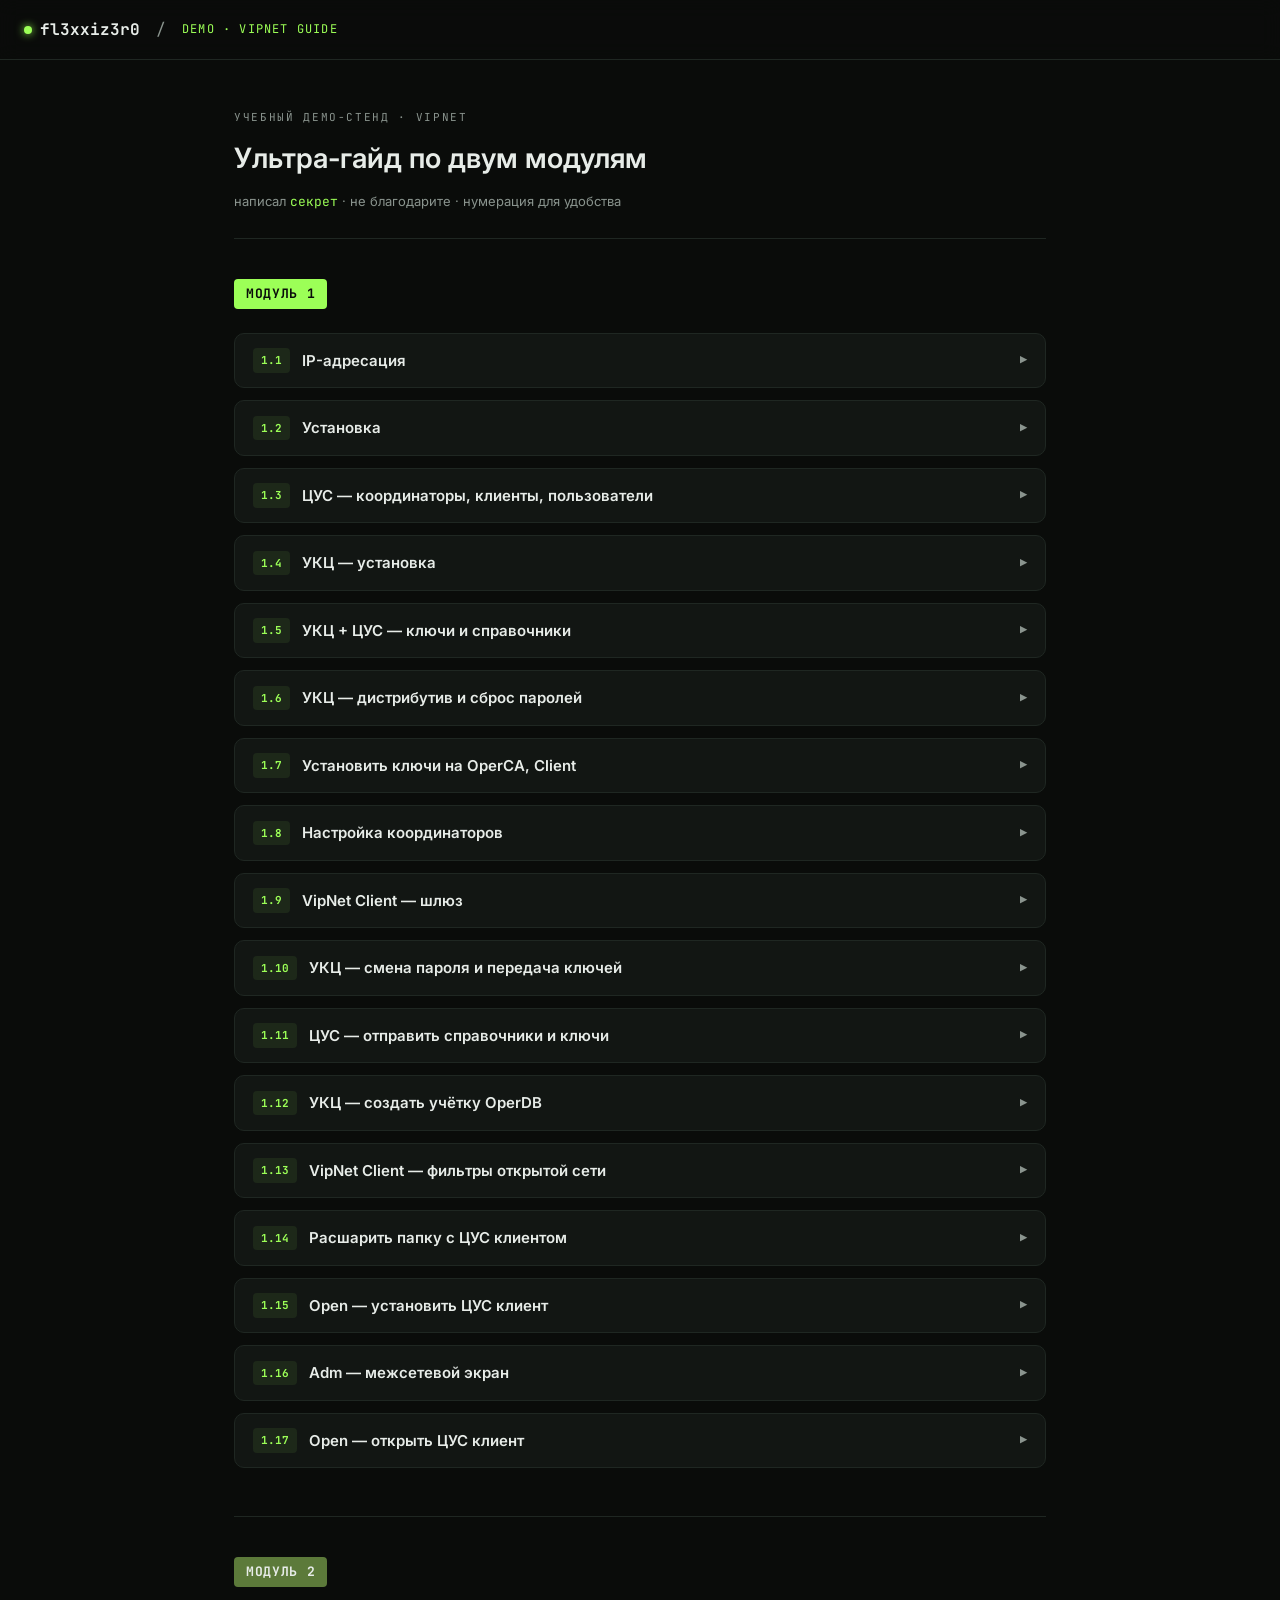
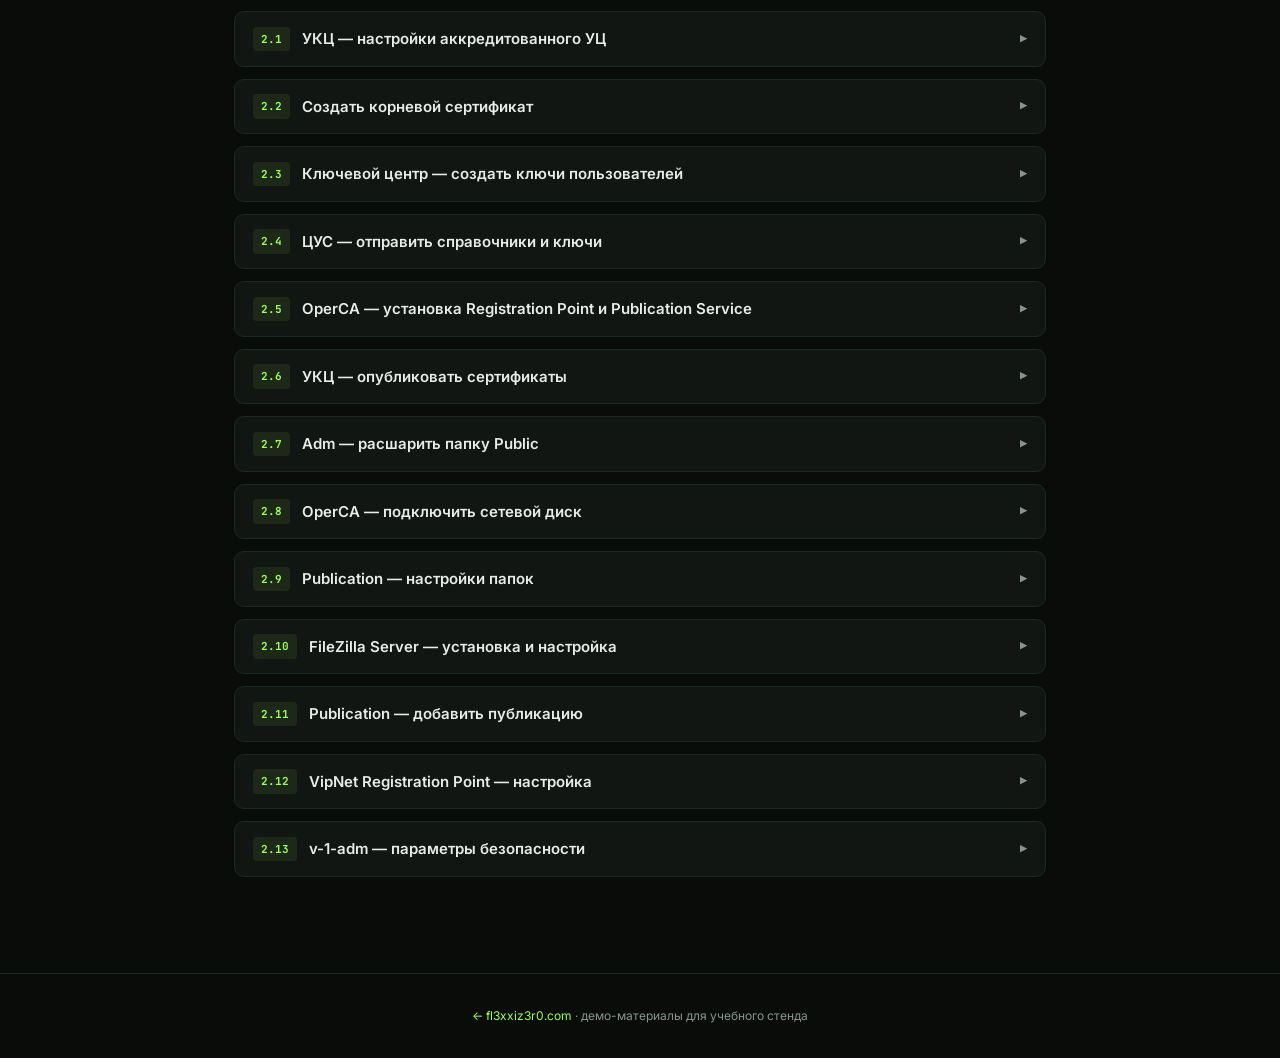
==== demo.html @ 4ae0974f "Add files via upload" ====
<!DOCTYPE html>
<html lang="ru">
<head>
<meta charset="UTF-8">
<meta name="viewport" content="width=device-width, initial-scale=1.0">
<title>fl3xxiz3r0 — VipNet Demo Guide</title>
<link rel="icon" href="data:image/svg+xml,<svg xmlns=%22http://www.w3.org/2000/svg%22 viewBox=%220 0 100 100%22><rect width=%22100%22 height=%22100%22 rx=%2220%22 fill=%22%230a0c0a%22/><text x=%2250%22 y=%2272%22 font-size=%2270%22 font-family=%22monospace%22 font-weight=%22800%22 fill=%22%23a855f7%22 text-anchor=%22middle%22>F</text></svg>">
<link rel="preconnect" href="https://fonts.googleapis.com">
<link href="https://fonts.googleapis.com/css2?family=JetBrains+Mono:wght@400;600;700&family=Inter:wght@400;500;600&display=swap" rel="stylesheet">
<style>
  :root{
    --bg:#0a0c0a;--bg2:#0f1310;--panel:#121613;--line:#1f2722;
    --text:#e7ece8;--muted:#8a948e;--accent:#9CFF57;--accent-dim:#5c7a3a;
    --mono:'JetBrains Mono',monospace;--sans:'Inter',sans-serif;
  }
  *{margin:0;padding:0;box-sizing:border-box;}
  body{background:var(--bg);color:var(--text);font-family:var(--sans);line-height:1.7;}
  header{
    position:sticky;top:0;z-index:50;
    background:rgba(10,12,10,0.9);backdrop-filter:blur(10px);
    border-bottom:1px solid var(--line);padding:16px 24px;
    display:flex;align-items:center;gap:16px;
  }
  .logo{font-family:var(--mono);font-weight:700;font-size:16px;display:flex;align-items:center;gap:8px;text-decoration:none;color:var(--text);}
  .dot{width:8px;height:8px;border-radius:50%;background:var(--accent);box-shadow:0 0 8px var(--accent);animation:pulse 2s infinite;}
  @keyframes pulse{0%,100%{opacity:1;}50%{opacity:0.3;}}
  .sep{color:var(--muted);font-family:var(--mono);}
  .page-tag{font-family:var(--mono);font-size:12px;color:var(--accent);letter-spacing:0.1em;}

  .wrap{max-width:860px;margin:0 auto;padding:48px 24px;}
  .doc-title{
    font-family:var(--mono);font-size:11px;color:var(--muted);
    letter-spacing:0.15em;text-transform:uppercase;margin-bottom:8px;
  }
  h1{font-size:28px;font-weight:600;margin-bottom:8px;}
  .author{font-size:13px;color:var(--muted);margin-bottom:40px;padding-bottom:24px;border-bottom:1px solid var(--line);}
  .author span{color:var(--accent);font-family:var(--mono);}

  .module{margin-bottom:48px;}
  .module-header{
    font-family:var(--mono);font-size:13px;font-weight:700;
    color:var(--bg);background:var(--accent);
    display:inline-block;padding:4px 12px;border-radius:4px;
    margin-bottom:24px;letter-spacing:0.05em;
  }
  .module-header.m2{background:var(--accent-dim);color:var(--text);}

  .step{
    background:var(--panel);border:1px solid var(--line);border-radius:10px;
    margin-bottom:12px;overflow:hidden;
  }
  .step-head{
    display:flex;align-items:center;gap:12px;padding:14px 18px;cursor:pointer;
    user-select:none;
  }
  .step-head:hover{background:var(--bg2);}
  .step-num{
    font-family:var(--mono);font-size:11px;font-weight:700;color:var(--accent);
    background:rgba(156,255,87,0.08);padding:3px 8px;border-radius:4px;
    white-space:nowrap;
  }
  .step-title{font-size:15px;font-weight:600;flex:1;}
  .step-arrow{font-family:var(--mono);color:var(--muted);font-size:12px;transition:transform .2s;}
  .step.open .step-arrow{transform:rotate(90deg);}
  .step-body{
    display:none;padding:0 18px 18px;border-top:1px solid var(--line);
  }
  .step.open .step-body{display:block;}

  .step-body p{margin-top:14px;font-size:14px;color:var(--muted);}
  .step-body ul{margin-top:10px;padding-left:0;list-style:none;}
  .step-body li{
    font-size:14px;padding:6px 0;border-bottom:1px solid var(--line);
    display:flex;gap:10px;align-items:flex-start;
  }
  .step-body li:last-child{border-bottom:none;}
  .step-body li::before{content:'→';color:var(--accent);font-family:var(--mono);font-size:12px;margin-top:2px;}
  .kv{display:grid;grid-template-columns:160px 1fr;gap:4px 16px;margin-top:10px;}
  .kv .k{font-size:13px;color:var(--muted);}
  .kv .v{font-family:var(--mono);font-size:13px;color:var(--text);}
  code{font-family:var(--mono);font-size:13px;background:var(--bg2);border:1px solid var(--line);padding:2px 6px;border-radius:4px;color:var(--accent);}
  .note{
    margin-top:12px;font-size:13px;color:var(--muted);
    background:rgba(156,255,87,0.04);border-left:2px solid var(--accent-dim);
    padding:8px 12px;border-radius:0 4px 4px 0;
  }

  .divider{border:none;border-top:1px solid var(--line);margin:40px 0;}
  footer{text-align:center;padding:32px;font-size:12px;color:var(--muted);border-top:1px solid var(--line);}
  footer a{color:var(--accent);text-decoration:none;}
</style>
</head>
<body>

<header>
  <a href="/" class="logo"><span class="dot"></span>fl3xxiz3r0</a>
  <span class="sep">/</span>
  <span class="page-tag">DEMO · VIPNET GUIDE</span>
</header>

<div class="wrap">
  <div class="doc-title">Учебный демо-стенд · VipNet</div>
  <h1>Ультра-гайд по двум модулям</h1>
  <div class="author">написал <span>секрет</span> · не благодарите · нумерация для удобства</div>

  <!-- MODULE 1 -->
  <div class="module">
    <div class="module-header">МОДУЛЬ 1</div>

    <div class="step">
      <div class="step-head" onclick="toggle(this)">
        <span class="step-num">1.1</span>
        <span class="step-title">IP-адресация</span>
        <span class="step-arrow">▶</span>
      </div>
      <div class="step-body">
        <p>Маска у всех (даже у координаторов): <code>255.255.255.0</code> · шлюз в начале не ставить.</p>
        <div class="kv" style="margin-top:16px;">
          <span class="k">adm IP</span><span class="v">10.0.0.2 / шлюз 10.0.0.10 / dns 10.0.0.1</span>
          <span class="k">open IP</span><span class="v">10.0.0.3 / dns 10.0.0.1</span>
          <span class="k">operca IP</span><span class="v">10.0.0.5 / шлюз 10.0.0.10 / dns 10.0.0.1</span>
          <span class="k">client IP</span><span class="v">192.168.120.5 / шлюз 192.168.120.10 / dns 192.168.120.1</span>
          <span class="k">coord1 eth0</span><span class="v">10.0.0.10 (Net1)</span>
          <span class="k">coord1 eth1</span><span class="v">192.168.120.20 (Net2) / gateway 10.0.0.1</span>
          <span class="k">coord2 eth0</span><span class="v">192.168.120.10 (Net2)</span>
          <span class="k">coord2 eth1</span><span class="v">10.0.0.20 (Net1) / gateway 192.168.120.1</span>
        </div>
      </div>
    </div>

    <div class="step">
      <div class="step-head" onclick="toggle(this)">
        <span class="step-num">1.2</span>
        <span class="step-title">Установка</span>
        <span class="step-arrow">▶</span>
      </div>
      <div class="step-body">
        <p>Выполнить полную установку и настройку согласно стенду.</p>
      </div>
    </div>

    <div class="step">
      <div class="step-head" onclick="toggle(this)">
        <span class="step-num">1.3</span>
        <span class="step-title">ЦУС — координаторы, клиенты, пользователи</span>
        <span class="step-arrow">▶</span>
      </div>
      <div class="step-body">
        <p><strong>Координаторы:</strong></p>
        <ul>
          <li>Coord Office: роли — Coordinator</li>
          <li>Coord Sub: роли — Coordinator; межсерверные — Coord Office; адрес во внешних — 192.168.120.10</li>
        </ul>
        <p><strong>Клиенты:</strong></p>
        <ul>
          <li>Администратор: от Coord Office; роли — Business Mail, VPN</li>
          <li>Оператор УЦ: от Coord Office; роли — Business Mail, VPN, Registration Point</li>
          <li>Пользователь: от Coord Sub; роли — Business Mail, VPN</li>
        </ul>
        <p><strong>Пользователи (связи):</strong></p>
        <ul>
          <li>Coord Office: все кроме Пользователь</li>
          <li>Coord Sub: все кроме Администратор</li>
          <li>Администратор: все кроме Coord Sub</li>
        </ul>
      </div>
    </div>

    <div class="step">
      <div class="step-head" onclick="toggle(this)">
        <span class="step-num">1.4</span>
        <span class="step-title">УКЦ — установка</span>
        <span class="step-arrow">▶</span>
      </div>
      <div class="step-body">
        <div class="kv">
          <span class="k">Сервер</span><span class="v">10.0.0.3\winnccsql</span>
          <span class="k">Пароль</span><span class="v">xxXX1234</span>
        </div>
        <div class="note">Остальное не менять.</div>
      </div>
    </div>

    <div class="step">
      <div class="step-head" onclick="toggle(this)">
        <span class="step-num">1.5</span>
        <span class="step-title">УКЦ + ЦУС — ключи и справочники</span>
        <span class="step-arrow">▶</span>
      </div>
      <div class="step-body">
        <ul>
          <li>УКЦ → Пользователи: выделить всех, Ключи пользователя — убрать нижнюю галочку</li>
          <li>ЦУС → Справочники и ключи: создать справочники, создать для всего списка</li>
        </ul>
      </div>
    </div>

    <div class="step">
      <div class="step-head" onclick="toggle(this)">
        <span class="step-num">1.6</span>
        <span class="step-title">УКЦ — дистрибутив и сброс паролей</span>
        <span class="step-arrow">▶</span>
      </div>
      <div class="step-body">
        <ul>
          <li>Сетевые узлы: выбрать все координаторы, сбросить пароль</li>
          <li>Выдать новый дистрибутив всем, пароль <code>xxXX1234</code></li>
          <li>В открывшейся папке установить ключ админа, скопировать всё на флешку</li>
        </ul>
      </div>
    </div>

    <div class="step">
      <div class="step-head" onclick="toggle(this)">
        <span class="step-num">1.7</span>
        <span class="step-title">Установить ключи на OperCA, Client</span>
        <span class="step-arrow">▶</span>
      </div>
      <div class="step-body">
        <p>Установить ключи с флешки на узлах OperCA и Client.</p>
      </div>
    </div>

    <div class="step">
      <div class="step-head" onclick="toggle(this)">
        <span class="step-num">1.8</span>
        <span class="step-title">Настройка координаторов</span>
        <span class="step-arrow">▶</span>
      </div>
      <div class="step-body">
        <ul>
          <li>Пароль <code>user:user</code>, full-screen interface</li>
          <li>Проставить время, вставить флешку</li>
          <li>eth0 UP, Static → eth1 UP, Static (IP по таблице 1.1)</li>
          <li>Gateway по таблице 1.1</li>
          <li>OFF, OFF → название без пробела → No - Next → No, Yes, Finish</li>
        </ul>
      </div>
    </div>

    <div class="step">
      <div class="step-head" onclick="toggle(this)">
        <span class="step-num">1.9</span>
        <span class="step-title">VipNet Client — шлюз</span>
        <span class="step-arrow">▶</span>
      </div>
      <div class="step-body">
        <p>Открыть VipNet Client везде, установить шлюз по таблице из п. 1.1.</p>
      </div>
    </div>

    <div class="step">
      <div class="step-head" onclick="toggle(this)">
        <span class="step-num">1.10</span>
        <span class="step-title">УКЦ — смена пароля и передача ключей</span>
        <span class="step-arrow">▶</span>
      </div>
      <div class="step-body">
        <ul>
          <li>Координаторы: сменить пароль администратора на <code>xxXX1234</code></li>
          <li>Выделить всё → Создать и передать ключи в ЦУС</li>
        </ul>
      </div>
    </div>

    <div class="step">
      <div class="step-head" onclick="toggle(this)">
        <span class="step-num">1.11</span>
        <span class="step-title">ЦУС — отправить справочники и ключи</span>
        <span class="step-arrow">▶</span>
      </div>
      <div class="step-body">
        <p>Справочники и ключи → Отправить справочники и ключи → отправить на весь список.</p>
      </div>
    </div>

    <div class="step">
      <div class="step-head" onclick="toggle(this)">
        <span class="step-num">1.12</span>
        <span class="step-title">УКЦ — создать учётку OperDB</span>
        <span class="step-arrow">▶</span>
      </div>
      <div class="step-body">
        <p>Кнопка справа снизу в боковой панели → Создать учётку OperDB.</p>
      </div>
    </div>

    <div class="step">
      <div class="step-head" onclick="toggle(this)">
        <span class="step-num">1.13</span>
        <span class="step-title">VipNet Client — фильтры открытой сети</span>
        <span class="step-arrow">▶</span>
      </div>
      <div class="step-body">
        <ul>
          <li>Создать фильтр: имя Open, Пропускать трафик</li>
          <li>Источники → добавить <code>10.0.0.3</code></li>
          <li>Закрыть диалог, нажать Применить справа снизу</li>
        </ul>
      </div>
    </div>

    <div class="step">
      <div class="step-head" onclick="toggle(this)">
        <span class="step-num">1.14</span>
        <span class="step-title">Расшарить папку с ЦУС клиентом</span>
        <span class="step-arrow">▶</span>
      </div>
      <div class="step-body">
        <ul>
          <li>ПКМ по папке → Свойства → Доступ → Общий доступ</li>
          <li>Стрелка вниз → выбрать "Все" → Добавить</li>
          <li>Уровень разрешений: Чтение → Поделиться</li>
        </ul>
      </div>
    </div>

    <div class="step">
      <div class="step-head" onclick="toggle(this)">
        <span class="step-num">1.15</span>
        <span class="step-title">Open — установить ЦУС клиент</span>
        <span class="step-arrow">▶</span>
      </div>
      <div class="step-body">
        <p>Перейти в сеть через проводник → установить ЦУС клиент через расшаренную папку.</p>
      </div>
    </div>

    <div class="step">
      <div class="step-head" onclick="toggle(this)">
        <span class="step-num">1.16</span>
        <span class="step-title">Adm — межсетевой экран</span>
        <span class="step-arrow">▶</span>
      </div>
      <div class="step-body">
        <ul>
          <li>Браузер → <code>10.0.0.10:8080</code>, ввести пароль, сменить учётку на режим администратора</li>
          <li>Межсетевой экран → Сетевые фильтры → Добавить:</li>
          <li>Название Open, Состояние Вкл, Действие Пропускать, протокол TCP</li>
          <li>Источник — все порты, назначение — порт 8080, источники <code>10.0.0.3</code></li>
        </ul>
      </div>
    </div>

    <div class="step">
      <div class="step-head" onclick="toggle(this)">
        <span class="step-num">1.17</span>
        <span class="step-title">Open — открыть ЦУС клиент</span>
        <span class="step-arrow">▶</span>
      </div>
      <div class="step-body">
        <div class="kv">
          <span class="k">IP</span><span class="v">10.0.0.2</span>
          <span class="k">Учётка</span><span class="v">OperDB</span>
        </div>
      </div>
    </div>
  </div>

  <hr class="divider">

  <!-- MODULE 2 -->
  <div class="module">
    <div class="module-header m2">МОДУЛЬ 2</div>

    <div class="step">
      <div class="step-head" onclick="toggle(this)">
        <span class="step-num">2.1</span>
        <span class="step-title">УКЦ — настройки аккредитованного УЦ</span>
        <span class="step-arrow">▶</span>
      </div>
      <div class="step-body">
        <ul>
          <li>Сервис → Настройки → Действия → Списки аннулированных: передавать все CRL каждые 24ч, обновлять каждые сутки</li>
          <li>Настройки → Программные средства: режим аккредитованного УЦ</li>
          <li>Средство ЭП: <code>VipNet CSP</code> / Средство УЦ: <code>ПК VipNet УЦ 4.6</code></li>
          <li>Сертификат на средство ЭП: <code>Demo.Exam.crt</code></li>
          <li>Сертификат на средство УЦ: <code>Demo.Exam.p7b</code></li>
          <li>Класс защищённости: <code>КС2</code> → ОК</li>
        </ul>
      </div>
    </div>

    <div class="step">
      <div class="step-head" onclick="toggle(this)">
        <span class="step-num">2.2</span>
        <span class="step-title">Создать корневой сертификат</span>
        <span class="step-arrow">▶</span>
      </div>
      <div class="step-body">
        <p>Администрирование → Изданные → Корневые сертификаты → Создать:</p>
        <div class="kv" style="margin-top:10px;">
          <span class="k">Наименование</span><span class="v">Demo.Exam</span>
          <span class="k">Город</span><span class="v">Уфа</span>
          <span class="k">Область</span><span class="v">Республика Башкортостан</span>
          <span class="k">Страна</span><span class="v">RU</span>
          <span class="k">Организация</span><span class="v">УКСИВТ</span>
          <span class="k">Почтовый индекс</span><span class="v">123123</span>
        </div>
        <div class="note">Далее прожать до конца.</div>
      </div>
    </div>

    <div class="step">
      <div class="step-head" onclick="toggle(this)">
        <span class="step-num">2.3</span>
        <span class="step-title">Ключевой центр — создать ключи пользователей</span>
        <span class="step-arrow">▶</span>
      </div>
      <div class="step-body">
        <ul>
          <li>Пользователи: выделить всех, Ключи → галочка на "создавать"</li>
          <li>Передать в ЦУС: первое окно — прожать до конца</li>
          <li>Второе окно для каждого: Далее → город Уфа → Башкортостан → RU → УКСИВТ → индекс 123123 → Далее → Готово</li>
        </ul>
      </div>
    </div>

    <div class="step">
      <div class="step-head" onclick="toggle(this)">
        <span class="step-num">2.4</span>
        <span class="step-title">ЦУС — отправить справочники и ключи</span>
        <span class="step-arrow">▶</span>
      </div>
      <div class="step-body">
        <p>Справочники и ключи → Отправить → Отправить на весь список.</p>
      </div>
    </div>

    <div class="step">
      <div class="step-head" onclick="toggle(this)">
        <span class="step-num">2.5</span>
        <span class="step-title">OperCA — установка Registration Point и Publication Service</span>
        <span class="step-arrow">▶</span>
      </div>
      <div class="step-body">
        <ul>
          <li>Открыть установку Registration Point → Закрыть и попытаться → Далее</li>
          <li>Открыть установку Publication Service</li>
        </ul>
      </div>
    </div>

    <div class="step">
      <div class="step-head" onclick="toggle(this)">
        <span class="step-num">2.6</span>
        <span class="step-title">УКЦ — опубликовать сертификаты</span>
        <span class="step-arrow">▶</span>
      </div>
      <div class="step-body">
        <p>Удостоверяющий центр → Изданные → Моей сети → выделить все сертификаты → Опубликовать.</p>
      </div>
    </div>

    <div class="step">
      <div class="step-head" onclick="toggle(this)">
        <span class="step-num">2.7</span>
        <span class="step-title">Adm — расшарить папку Public</span>
        <span class="step-arrow">▶</span>
      </div>
      <div class="step-body">
        <div class="kv">
          <span class="k">Путь</span><span class="v">C:\ProgramData\InfoTeCS\VipNet Administrator\KC</span>
        </div>
        <p>Расшарить папку Public для всех с уровнем разрешений Чтение и Запись (см. п. 1.14).</p>
      </div>
    </div>

    <div class="step">
      <div class="step-head" onclick="toggle(this)">
        <span class="step-num">2.8</span>
        <span class="step-title">OperCA — подключить сетевой диск</span>
        <span class="step-arrow">▶</span>
      </div>
      <div class="step-body">
        <ul>
          <li>ПКМ по "Этот компьютер" → Подключить сетевой диск</li>
          <li>Буква: Z (будешь слонярой)</li>
          <li>Папка: <code>\\V-1-ADM\Publication</code></li>
          <li>Учётка: User / пароль <code>xxXX1234</code> → Запомнить → ОК</li>
        </ul>
      </div>
    </div>

    <div class="step">
      <div class="step-head" onclick="toggle(this)">
        <span class="step-num">2.9</span>
        <span class="step-title">Publication — настройки папок</span>
        <span class="step-arrow">▶</span>
      </div>
      <div class="step-body">
        <ul>
          <li>Запустить Publication → Запустить → Далее</li>
          <li>Настройки: папка приёма → <code>Z:\Out</code>, папка отправки → <code>Z:\In</code></li>
          <li>Создать <code>C:\Pub\CA</code></li>
        </ul>
      </div>
    </div>

    <div class="step">
      <div class="step-head" onclick="toggle(this)">
        <span class="step-num">2.10</span>
        <span class="step-title">FileZilla Server — установка и настройка</span>
        <span class="step-arrow">▶</span>
      </div>
      <div class="step-body">
        <ul>
          <li>Установка: скипать до "administrator password" → <code>xxXX1234</code> → Установить</li>
          <li>FileZilla Server → запустить → ввести пароль → везде галочки → Подключиться → Yes</li>
          <li>Server → Configure → Rights → Users → Add: имя User</li>
          <li>Authentication: Require a password → <code>xxXX1234</code></li>
          <li>Mount points → Add: Virtual <code>/</code>, Native <code>C:\Pub</code> → OK</li>
        </ul>
      </div>
    </div>

    <div class="step">
      <div class="step-head" onclick="toggle(this)">
        <span class="step-num">2.11</span>
        <span class="step-title">Publication — добавить публикацию</span>
        <span class="step-arrow">▶</span>
      </div>
      <div class="step-body">
        <ul>
          <li>Публикации → Добавить → Сертификаты издателей → Далее</li>
          <li>FTP-сервер → Далее</li>
          <li>Адрес: <code>10.0.0.5</code> → Далее</li>
          <li>Пользователь: User / пароль: <code>xxXX1234</code> → Далее</li>
          <li>Абсолютный путь: <code>/CA/</code> → Далее → Далее → Проверить → Готово</li>
          <li>Publication → Скрыть</li>
        </ul>
      </div>
    </div>

    <div class="step">
      <div class="step-head" onclick="toggle(this)">
        <span class="step-num">2.12</span>
        <span class="step-title">VipNet Registration Point — настройка</span>
        <span class="step-arrow">▶</span>
      </div>
      <div class="step-body">
        <ul>
          <li>Настройка сетевого узла → выбрать папку <code>57B5000D0</code></li>
          <li>Логин: OperCA / пароль: <code>xxXX1234</code></li>
          <li>Пользователи → ПКМ по пустому полю → Зарегистрировать → Далее → Далее</li>
          <li>Имя: <code>Client2</code> → Далее до конца → Готово</li>
        </ul>
      </div>
    </div>

    <div class="step">
      <div class="step-head" onclick="toggle(this)">
        <span class="step-num">2.13</span>
        <span class="step-title">v-1-adm — параметры безопасности</span>
        <span class="step-arrow">▶</span>
      </div>
      <div class="step-body">
        <ul>
          <li>VipNet Client → Сервис → Параметры безопасности</li>
          <li>Электронная подпись → Выбрать → Admin → ОК → ОК → Да</li>
        </ul>
      </div>
    </div>
  </div>
</div>

<footer>
  <a href="/">← fl3xxiz3r0.com</a> · демо-материалы для учебного стенда
</footer>

<script>
function toggle(head){
  const step = head.parentElement;
  step.classList.toggle('open');
}
</script>
</body>
</html>
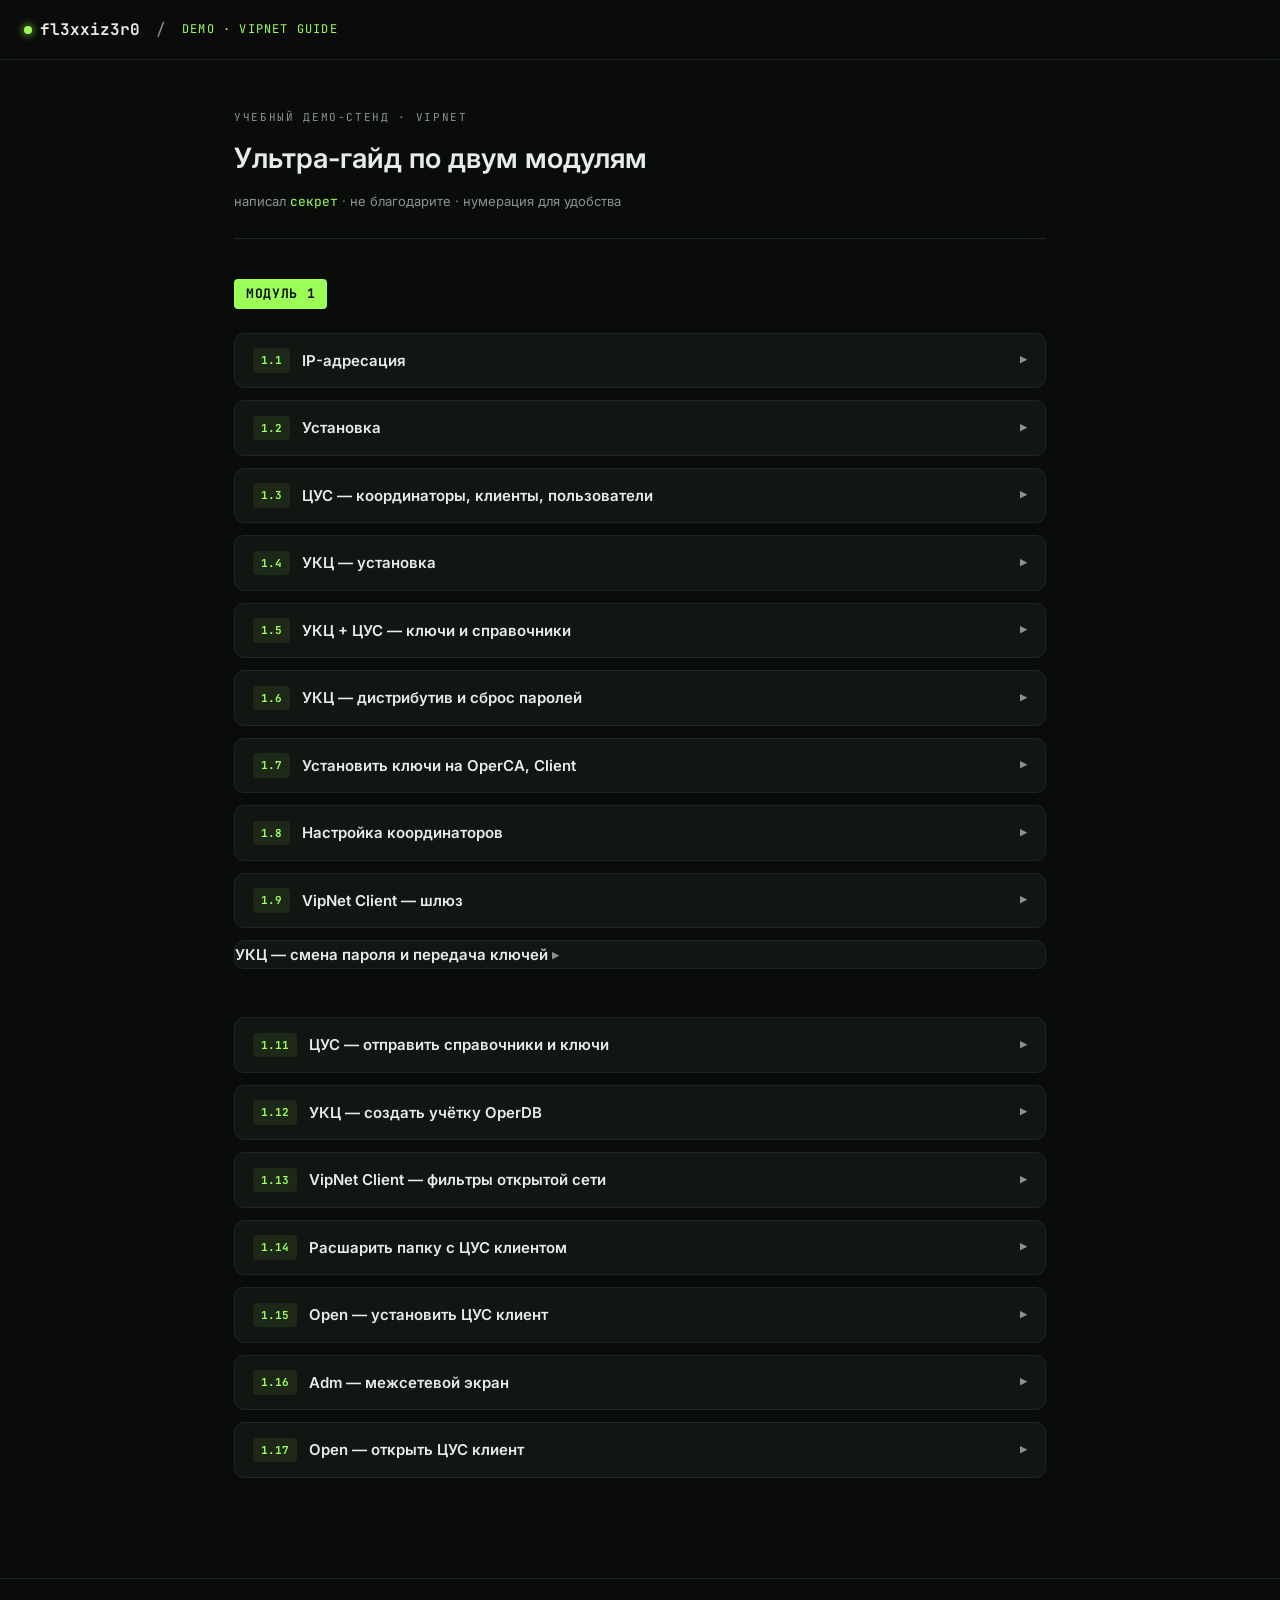
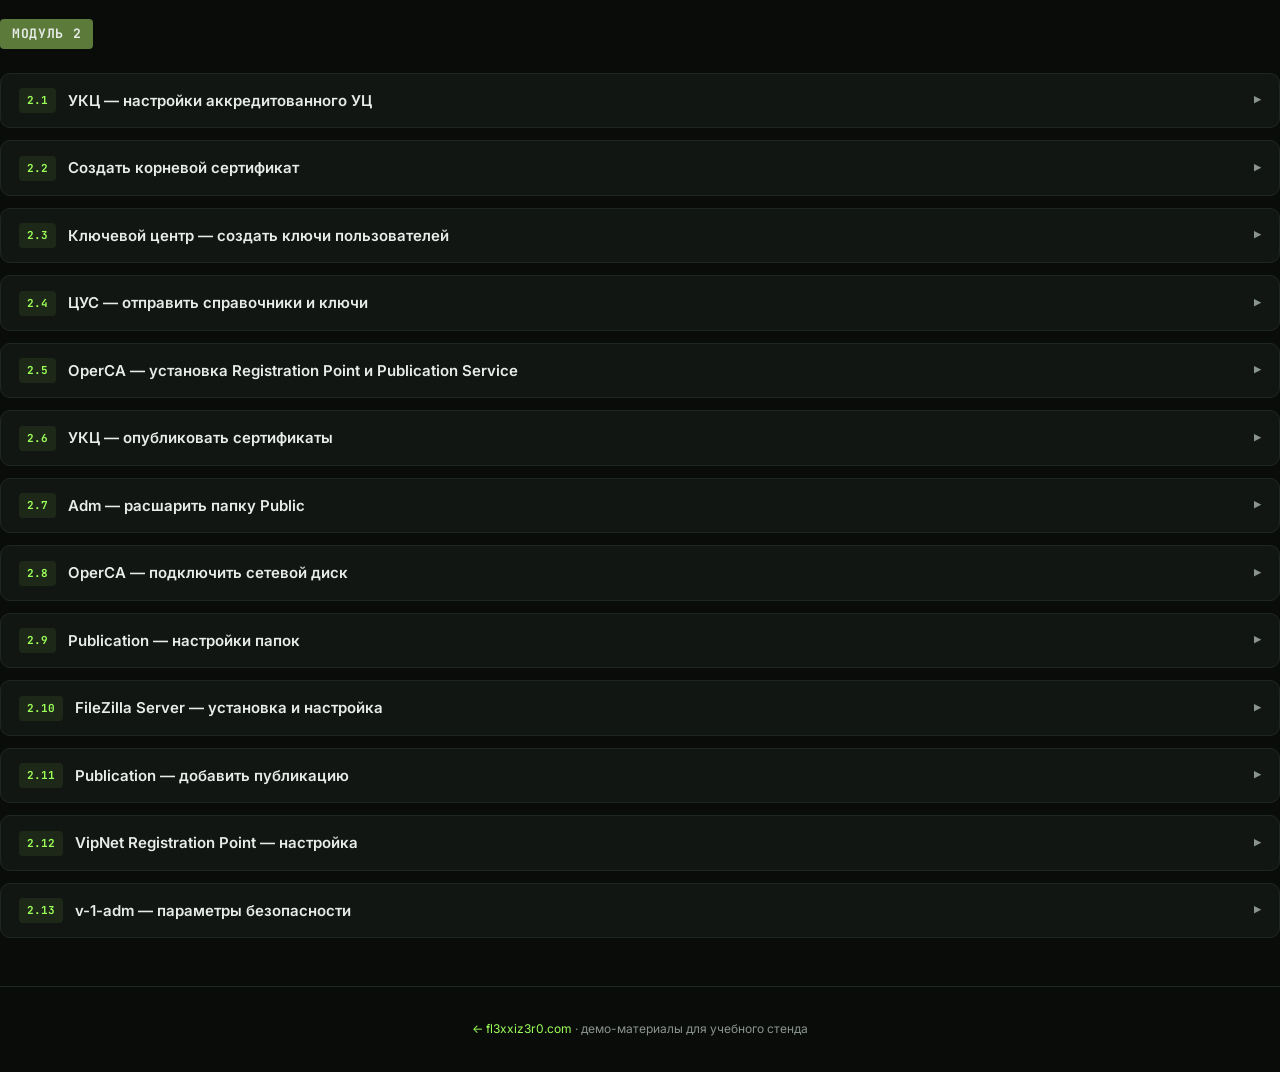
==== commit b4bc134c: "Update demo.html" ====
--- a/demo.html
+++ b/demo.html
@@ -250,8 +250,13 @@
     </div>
 
     <div class="step">
-      <div class="step-head" onclick="toggle(this)">
-        <span class="step-num">1.10</span>
+      <div class="step-body">
+        <ul>
+          <li>Координаторы: сменить пароль администратора на <code>xxXX1234</code></li>
+          <li>Выделить всё → Создать и передать ключи в ЦУС</li>
+        </ul>
+        <img src="img/step110.png" style="margin-top:14px;width:100%;border-radius:8px;border:1px solid #1f2722;" alt="скриншот шага 1.10">
+      </div>
         <span class="step-title">УКЦ — смена пароля и передача ключей</span>
         <span class="step-arrow">▶</span>
       </div>
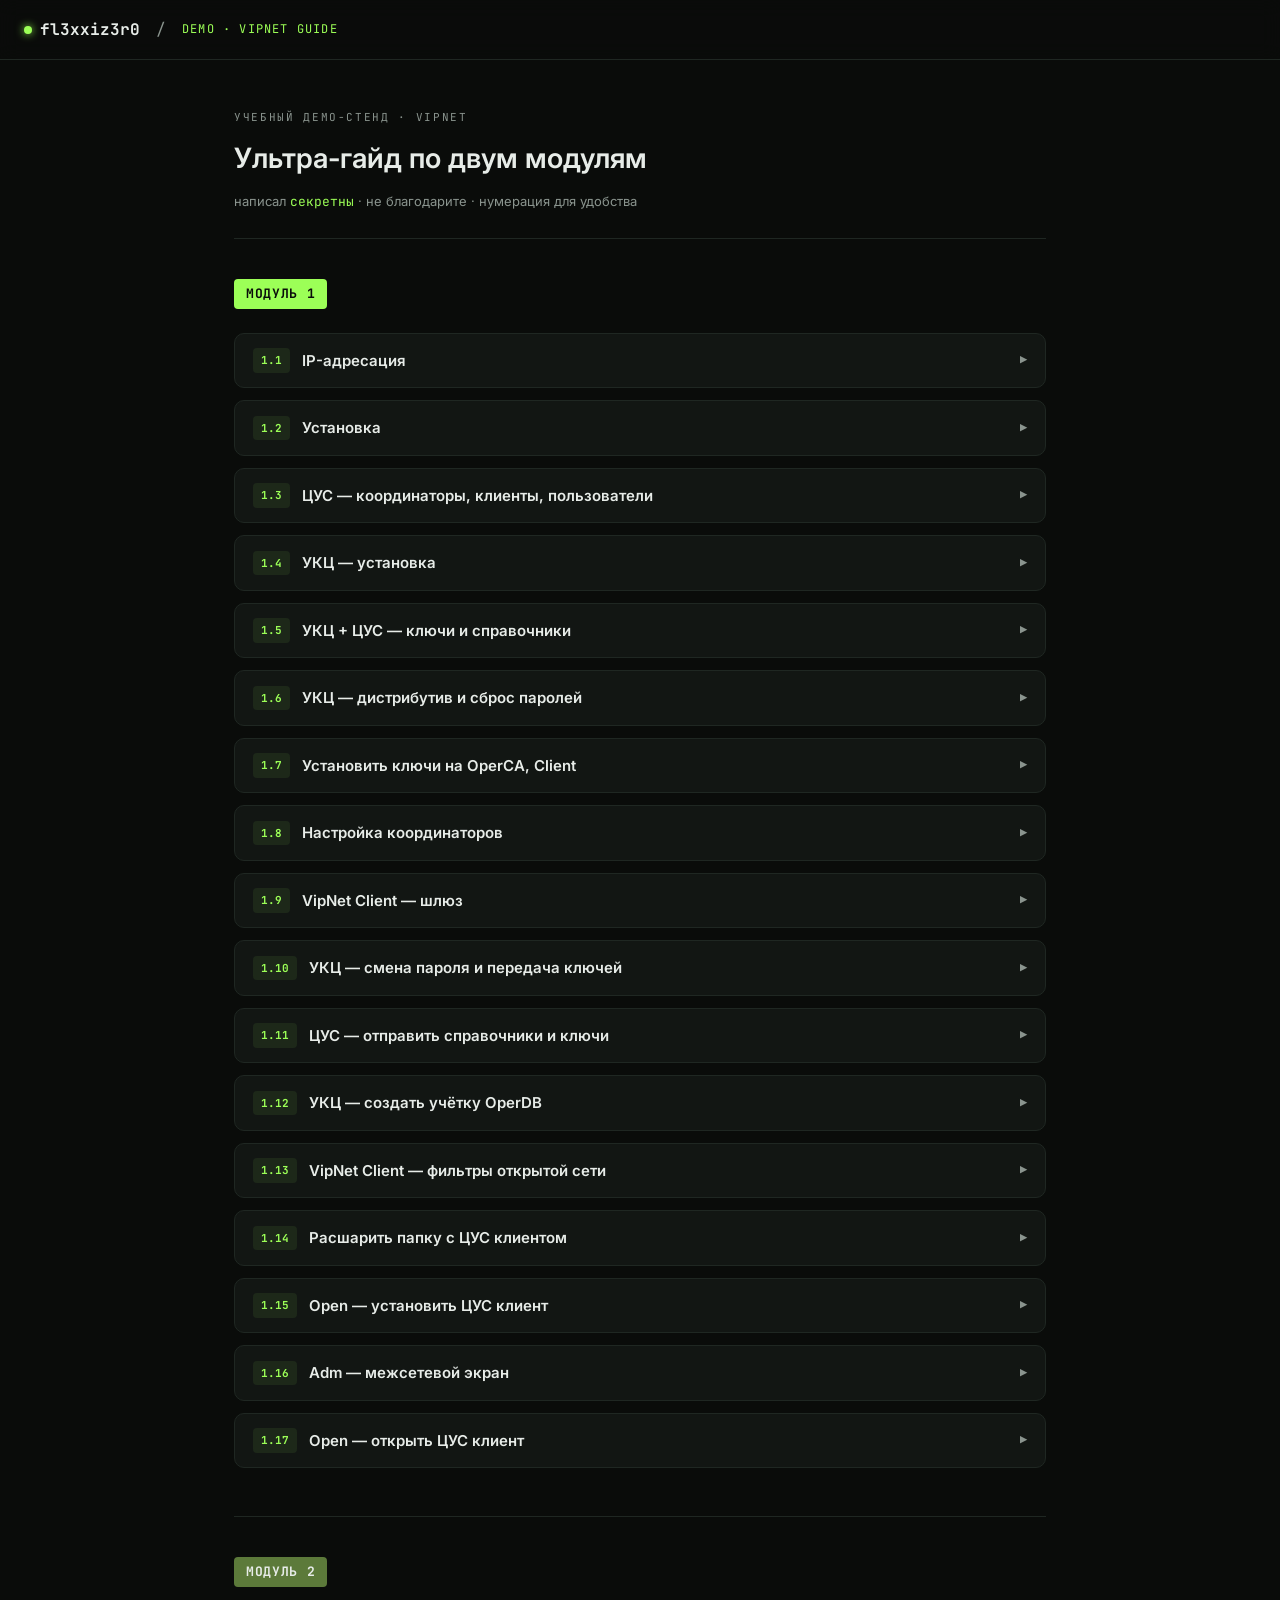
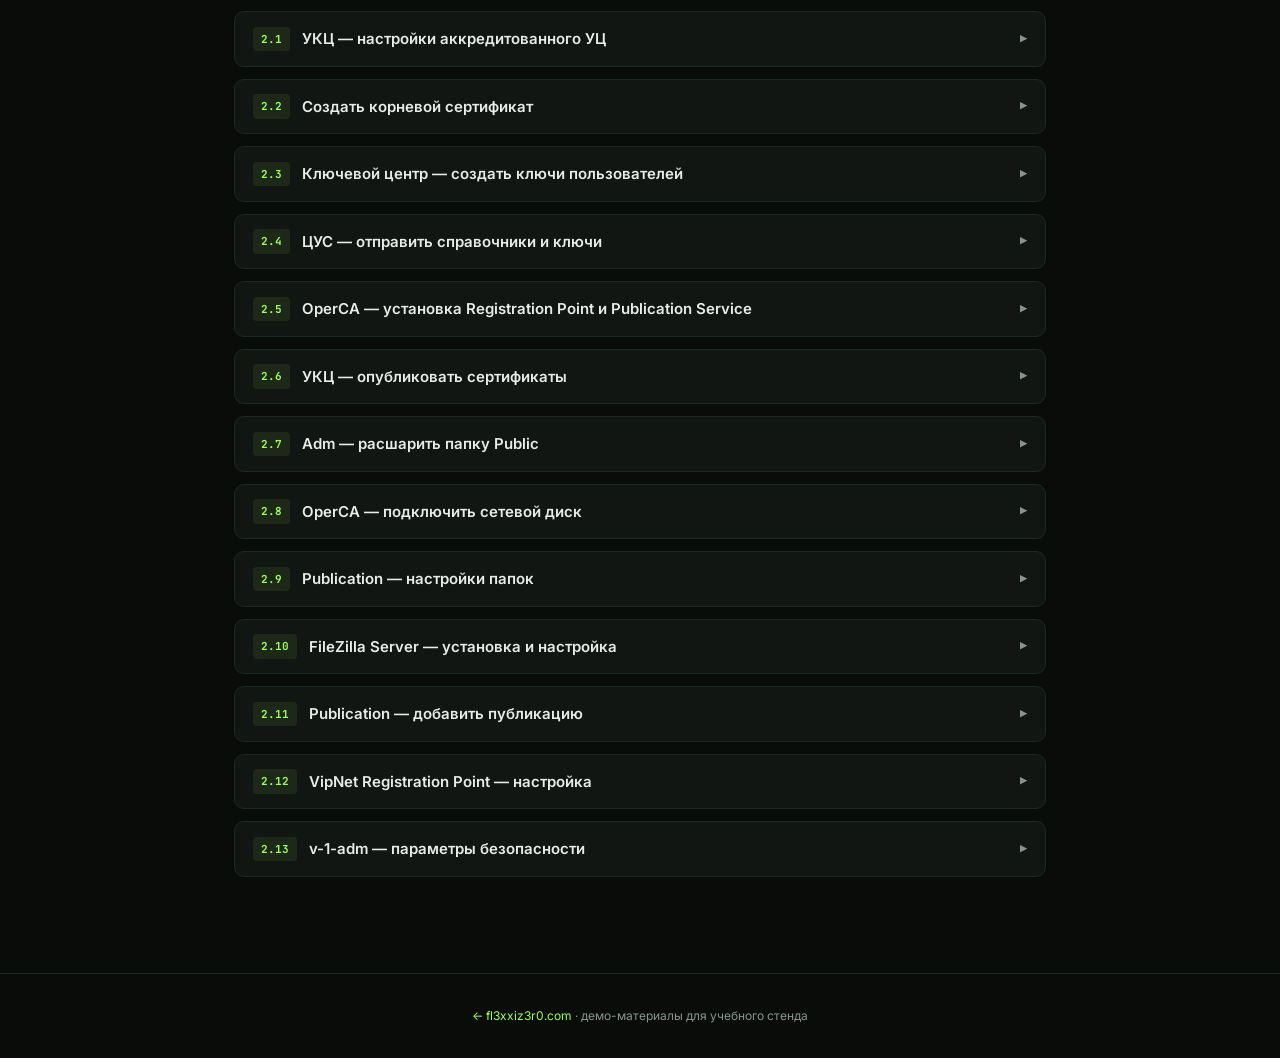
==== commit f3ad69ad: "Update demo.html" ====
--- a/demo.html
+++ b/demo.html
@@ -101,7 +101,7 @@
 <div class="wrap">
   <div class="doc-title">Учебный демо-стенд · VipNet</div>
   <h1>Ультра-гайд по двум модулям</h1>
-  <div class="author">написал <span>секрет</span> · не благодарите · нумерация для удобства</div>
+  <div class="author">написал <span>секретны</span> · не благодарите · нумерация для удобства</div>
 
   <!-- MODULE 1 -->
   <div class="module">
@@ -250,21 +250,17 @@
     </div>
 
     <div class="step">
+      <div class="step-head" onclick="toggle(this)">
+        <span class="step-num">1.10</span>
+        <span class="step-title">УКЦ — смена пароля и передача ключей</span>
+        <span class="step-arrow">▶</span>
+      </div>
       <div class="step-body">
         <ul>
           <li>Координаторы: сменить пароль администратора на <code>xxXX1234</code></li>
           <li>Выделить всё → Создать и передать ключи в ЦУС</li>
         </ul>
-        <img src="img/step110.png" style="margin-top:14px;width:100%;border-radius:8px;border:1px solid #1f2722;" alt="скриншот шага 1.10">
-      </div>
-        <span class="step-title">УКЦ — смена пароля и передача ключей</span>
-        <span class="step-arrow">▶</span>
-      </div>
-      <div class="step-body">
-        <ul>
-          <li>Координаторы: сменить пароль администратора на <code>xxXX1234</code></li>
-          <li>Выделить всё → Создать и передать ключи в ЦУС</li>
-        </ul>
+        <img src="[data-uri]" style="margin-top:14px;width:100%;border-radius:8px;border:1px solid #1f2722;" alt="скриншот шага 1.10">
       </div>
     </div>
 
